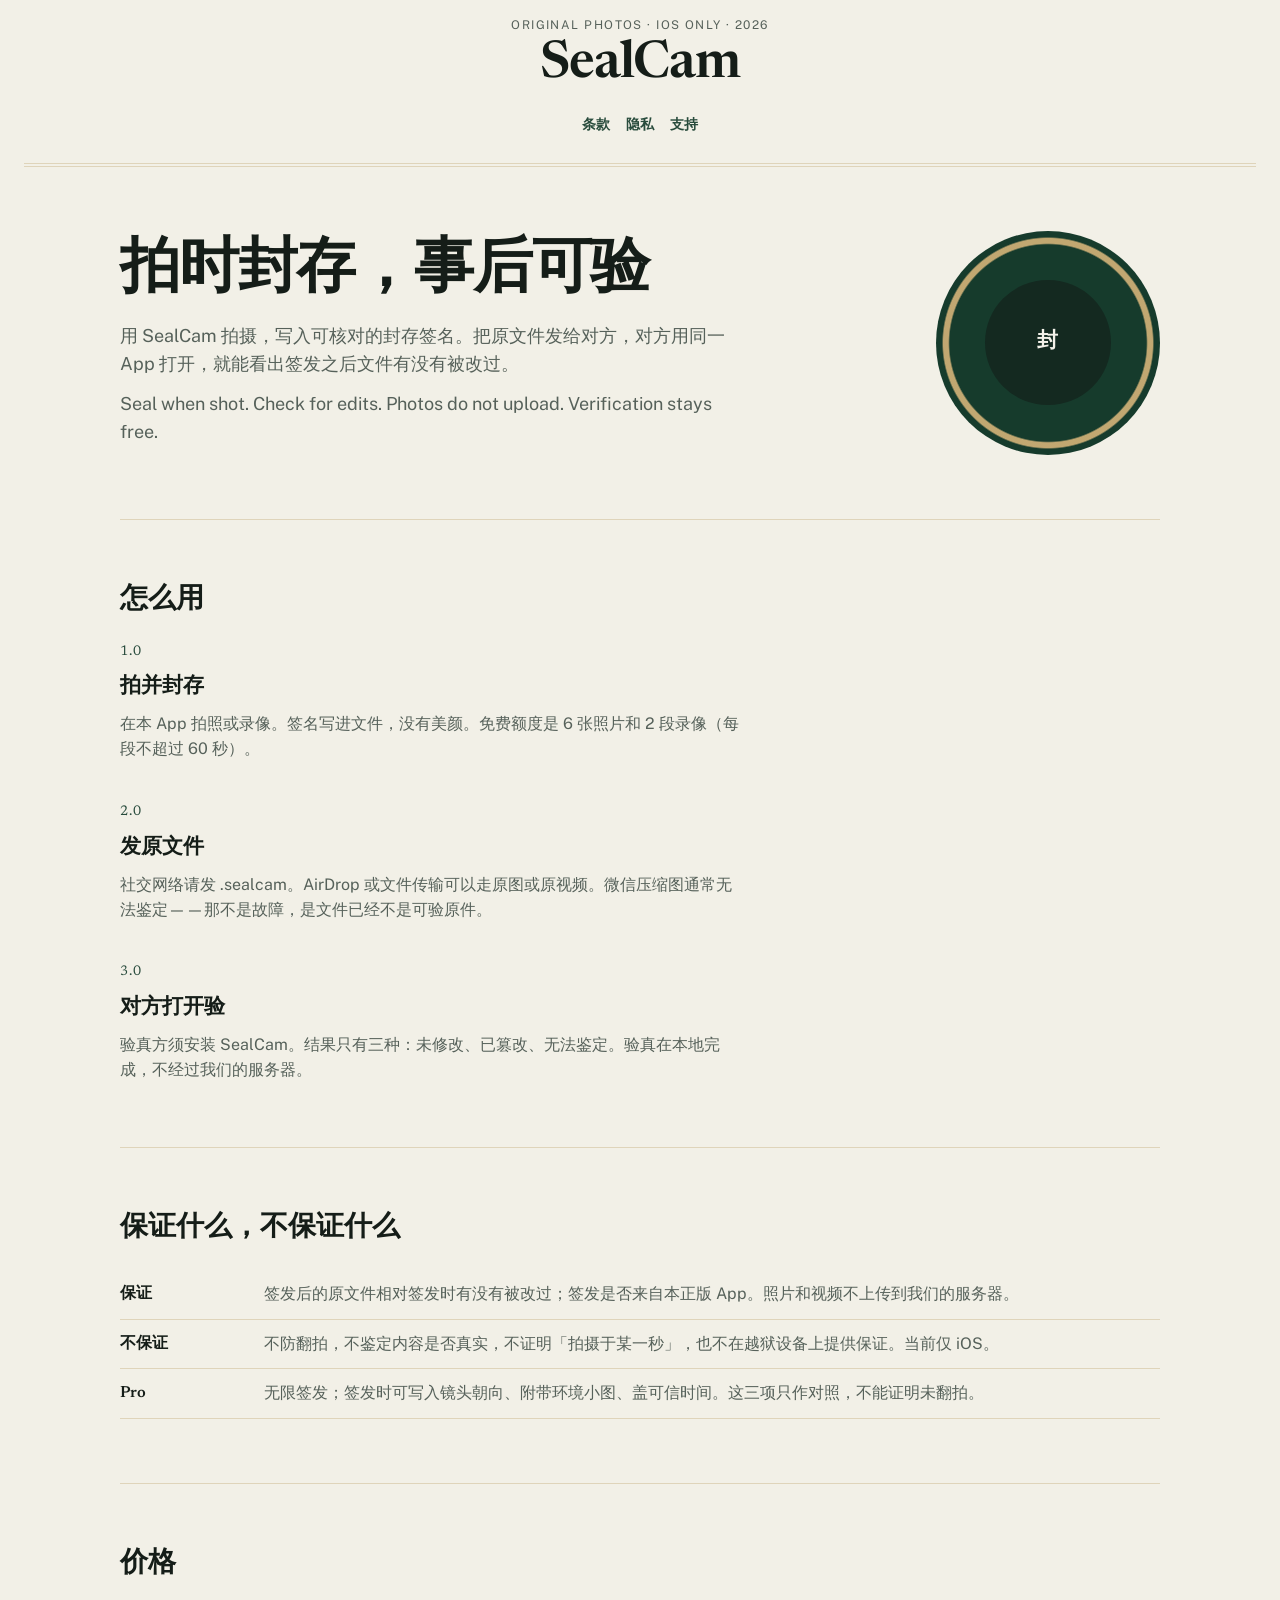
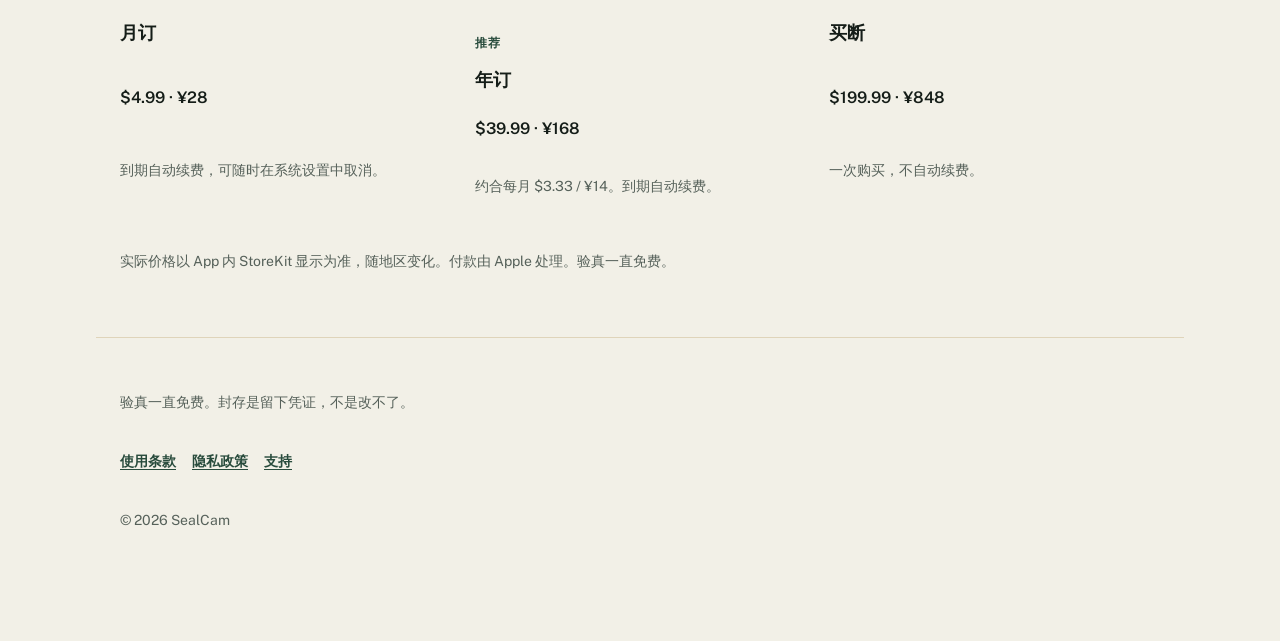
==== index.html @ 0da0870f "Publish SealCam landing, terms, privacy, and support. Co-authored-by: Cursor <cursoragent@cursor.com" ====
<!DOCTYPE html>
<html lang="zh-Hans">
<head>
  <meta charset="utf-8">
  <meta name="viewport" content="width=device-width, initial-scale=1">
  <title>SealCam — 拍时封存，事后可验</title>
  <meta name="description" content="SealCam 用本机相机签发原图。对方用同一 App 打开原文件，即可看出签发之后有没有被改过。照片不上传。仅 iOS。验真一直免费。">
  <link rel="icon" href="favicon.svg" type="image/svg+xml">
  <link rel="canonical" href="https://sirouni.github.io/sealcam/">
  <link rel="preconnect" href="https://fonts.googleapis.com">
  <link rel="preconnect" href="https://fonts.gstatic.com" crossorigin>
  <link href="https://fonts.googleapis.com/css2?family=Newsreader:opsz,wght@6..72,500;6..72,600;6..72,700&family=Public+Sans:wght@400;600;700&display=swap" rel="stylesheet">
  <link rel="stylesheet" href="styles.css">
</head>
<body>
  <a class="skip" href="#main">跳到正文</a>
  <header class="nav-mast">
    <p class="mast-line">Original photos · iOS only · 2026</p>
    <p class="mast-name"><a href="./">SealCam</a></p>
    <nav class="mast-nav" aria-label="站点">
      <ul>
        <li><a href="terms.html">条款</a></li>
        <li><a href="privacy.html">隐私</a></li>
        <li><a href="support.html">支持</a></li>
      </ul>
    </nav>
    <hr class="mast-rule" aria-hidden="true">
  </header>

  <main id="main" class="wrap">
    <section class="hero">
      <div>
        <h1>拍时封存，事后可验</h1>
        <p class="lede">用 SealCam 拍摄，写入可核对的封存签名。把原文件发给对方，对方用同一 App 打开，就能看出签发之后文件有没有被改过。</p>
        <p class="lede">Seal when shot. Check for edits. Photos do not upload. Verification stays free.</p>
      </div>
      <figure class="seal" aria-hidden="true">
        <div class="seal__ring"></div>
        <div class="seal__core">封</div>
      </figure>
    </section>

    <section class="section">
      <h2>怎么用</h2>
      <ol class="steps">
        <li>
          <span class="stage">1.0</span>
          <h3>拍并封存</h3>
          <p>在本 App 拍照或录像。签名写进文件，没有美颜。免费额度是 6 张照片和 2 段录像（每段不超过 60 秒）。</p>
        </li>
        <li>
          <span class="stage">2.0</span>
          <h3>发原文件</h3>
          <p>社交网络请发 .sealcam。AirDrop 或文件传输可以走原图或原视频。微信压缩图通常无法鉴定——那不是故障，是文件已经不是可验原件。</p>
        </li>
        <li>
          <span class="stage">3.0</span>
          <h3>对方打开验</h3>
          <p>验真方须安装 SealCam。结果只有三种：未修改、已篡改、无法鉴定。验真在本地完成，不经过我们的服务器。</p>
        </li>
      </ol>
    </section>

    <section class="section">
      <h2>保证什么，不保证什么</h2>
      <table class="spec">
        <tbody>
          <tr>
            <th>保证</th>
            <td>签发后的原文件相对签发时有没有被改过；签发是否来自本正版 App。照片和视频不上传到我们的服务器。</td>
          </tr>
          <tr>
            <th>不保证</th>
            <td>不防翻拍，不鉴定内容是否真实，不证明「拍摄于某一秒」，也不在越狱设备上提供保证。当前仅 iOS。</td>
          </tr>
          <tr>
            <th>Pro</th>
            <td>无限签发；签发时可写入镜头朝向、附带环境小图、盖可信时间。这三项只作对照，不能证明未翻拍。</td>
          </tr>
        </tbody>
      </table>
    </section>

    <section class="section">
      <h2>价格</h2>
      <div class="plans">
        <article class="plan">
          <strong>月订</strong>
          <p class="price">$4.99 · ¥28</p>
          <p class="note">到期自动续费，可随时在系统设置中取消。</p>
        </article>
        <article class="plan is-rec">
          <p class="mark">推荐</p>
          <strong>年订</strong>
          <p class="price">$39.99 · ¥168</p>
          <p class="note">约合每月 $3.33 / ¥14。到期自动续费。</p>
        </article>
        <article class="plan">
          <strong>买断</strong>
          <p class="price">$199.99 · ¥848</p>
          <p class="note">一次购买，不自动续费。</p>
        </article>
      </div>
      <p class="lede plans-note">实际价格以 App 内 StoreKit 显示为准，随地区变化。付款由 Apple 处理。验真一直免费。</p>
    </section>
  </main>

  <footer class="wrap foot">
    <p>验真一直免费。封存是留下凭证，不是改不了。</p>
    <nav class="foot-links" aria-label="法律">
      <a href="terms.html">使用条款</a>
      <a href="privacy.html">隐私政策</a>
      <a href="support.html">支持</a>
    </nav>
    <p>© 2026 SealCam</p>
  </footer>
</body>
</html>
---- styles.css ----
@import url("tokens.css");

html,
body {
  overflow-x: clip;
}

* {
  box-sizing: border-box;
}

html {
  background: var(--color-paper);
}

body {
  margin: 0;
  background: var(--color-paper);
  color: var(--color-ink);
  font-family: var(--font-body);
  font-size: var(--text-md);
  line-height: 1.55;
  -webkit-font-smoothing: antialiased;
}

img,
svg {
  max-width: 100%;
  height: auto;
}

a {
  color: var(--color-accent);
  text-decoration-thickness: 1px;
  text-underline-offset: 0.18em;
}

a:hover,
a.is-hover {
  color: var(--color-wax);
}

a:focus-visible,
button:focus-visible,
.btn:focus-visible {
  outline: 3px solid var(--color-focus);
  outline-offset: 3px;
}

a:active,
.btn:active,
.btn.is-active {
  transform: translateY(1px);
}

.skip {
  position: absolute;
  left: var(--page-gutter);
  top: var(--space-xs);
  transform: translateY(-200%);
  background: var(--color-paper);
  color: var(--color-ink);
  padding: var(--space-xs) var(--space-sm);
  z-index: 40;
}

.skip:focus {
  transform: none;
}

.wrap {
  width: min(100%, var(--page-max));
  margin-inline: auto;
  padding-inline: var(--page-gutter);
  min-width: 0;
}

.nav-mast {
  display: grid;
  gap: var(--space-2xs);
  padding: var(--space-md) var(--page-gutter) 0;
  text-align: center;
}

.mast-line {
  margin: 0;
  font-size: var(--text-xs);
  letter-spacing: 0.12em;
  text-transform: uppercase;
  color: var(--color-ink-muted);
}

.mast-name {
  margin: 0;
  font-family: var(--font-display);
  font-style: normal;
  font-weight: 600;
  font-size: clamp(2rem, 5vw, 3.25rem);
  letter-spacing: -0.02em;
  line-height: 1;
  overflow-wrap: anywhere;
  min-width: 0;
}

.mast-name a {
  color: inherit;
  text-decoration: none;
}

.mast-name a:hover {
  color: var(--color-accent);
}

.mast-nav ul {
  display: flex;
  flex-wrap: wrap;
  justify-content: center;
  gap: var(--space-md);
  list-style: none;
  padding: 0;
  margin: var(--space-xs) 0 0;
}

.mast-nav a {
  display: inline-flex;
  align-items: center;
  min-height: 44px;
  font-size: var(--text-sm);
  font-weight: 600;
  text-decoration: none;
  white-space: nowrap;
}

.mast-rule {
  border: 0;
  border-top: var(--rule-hair) solid var(--color-rule);
  border-bottom: var(--rule-hair) solid var(--color-rule);
  height: 4px;
  margin: var(--space-sm) 0 0;
}

.hero {
  display: grid;
  gap: var(--space-xl);
  padding-block: var(--space-2xl);
}

.hero h1 {
  margin: 0 0 var(--space-md);
  font-family: var(--font-display);
  font-style: normal;
  font-weight: 600;
  font-size: var(--text-display-s);
  line-height: 1.12;
  letter-spacing: -0.02em;
  overflow-wrap: anywhere;
  min-width: 0;
}

.lede {
  margin: 0;
  max-width: var(--measure);
  color: var(--color-ink-muted);
  font-size: var(--text-lg);
}

.lede + .lede {
  margin-top: var(--space-sm);
}

.plans-note {
  margin-top: var(--space-lg);
  font-size: var(--text-sm);
}

.seal {
  margin: 0;
  width: min(100%, 14rem);
  aspect-ratio: 1;
  justify-self: start;
  position: relative;
}

.seal__ring,
.seal__core {
  position: absolute;
  inset: 0;
  border-radius: 50%;
}

.seal__ring {
  background:
    radial-gradient(circle at 50% 50%, transparent 62%, var(--color-brass) 63% 66%, transparent 67%),
    var(--color-seal-fill);
}

.seal__core {
  inset: 22%;
  display: grid;
  place-items: center;
  background: var(--color-wax);
  color: var(--color-button-ink);
  font-family: var(--font-display);
  font-size: var(--text-xl);
  font-weight: 600;
  letter-spacing: 0.04em;
}

.section {
  padding-block: var(--space-2xl);
  border-top: var(--rule-hair) solid var(--color-rule);
}

.section h2 {
  margin: 0 0 var(--space-lg);
  font-family: var(--font-display);
  font-style: normal;
  font-weight: 600;
  font-size: var(--text-2xl);
  line-height: 1.2;
}

.steps {
  list-style: none;
  margin: 0;
  padding: 0;
  display: grid;
  gap: var(--space-xl);
}

.steps li {
  display: grid;
  gap: var(--space-xs);
  max-width: var(--measure);
}

.stage {
  font-family: var(--font-display);
  font-size: var(--text-sm);
  color: var(--color-accent);
  letter-spacing: 0.08em;
}

.steps h3 {
  margin: 0;
  font-family: var(--font-display);
  font-style: normal;
  font-size: var(--text-xl);
  font-weight: 600;
}

.steps p,
.prose p {
  margin: 0;
  color: var(--color-ink-muted);
}

.spec {
  width: 100%;
  border-collapse: collapse;
}

.spec th,
.spec td {
  text-align: left;
  vertical-align: top;
  padding: var(--space-sm) 0;
  border-bottom: var(--rule-hair) solid var(--color-rule);
}

.spec th {
  font-family: var(--font-display);
  font-weight: 600;
  width: 7rem;
  padding-right: var(--space-md);
}

.spec td {
  color: var(--color-ink-muted);
}

.plans {
  display: grid;
  gap: var(--space-md);
}

.plan {
  display: grid;
  gap: var(--space-2xs);
  padding: var(--space-md) 0;
  border-bottom: var(--rule-hair) solid var(--color-rule);
}

.plan strong {
  font-family: var(--font-display);
  font-size: var(--text-lg);
  font-weight: 600;
}

.plan .price {
  font-weight: 600;
}

.plan .note {
  color: var(--color-ink-muted);
  font-size: var(--text-sm);
}

.plan.is-rec .mark {
  color: var(--color-accent);
  font-size: var(--text-xs);
  font-weight: 700;
  letter-spacing: 0.08em;
  text-transform: uppercase;
}

.foot {
  display: grid;
  gap: var(--space-sm);
  padding-block: var(--space-xl) var(--space-3xl);
  border-top: var(--rule-hair) solid var(--color-rule);
  font-size: var(--text-sm);
  color: var(--color-ink-muted);
}

.foot-links {
  display: flex;
  flex-wrap: wrap;
  gap: var(--space-md);
}

.foot-links a {
  display: inline-flex;
  align-items: center;
  min-height: 44px;
  white-space: nowrap;
  font-weight: 600;
}

.doc {
  padding-block: var(--space-2xl) var(--space-3xl);
  max-width: var(--measure);
}

.doc h1 {
  margin: 0 0 var(--space-xs);
  font-family: var(--font-display);
  font-style: normal;
  font-weight: 600;
  font-size: var(--text-display-s);
  line-height: 1.15;
  overflow-wrap: anywhere;
}

.doc .date {
  margin: 0 0 var(--space-xl);
  color: var(--color-ink-muted);
  font-size: var(--text-sm);
}

.doc h2 {
  margin: var(--space-xl) 0 var(--space-sm);
  font-family: var(--font-display);
  font-style: normal;
  font-size: var(--text-xl);
  font-weight: 600;
}

.doc h3 {
  margin: var(--space-lg) 0 var(--space-xs);
  font-size: var(--text-md);
  font-weight: 650;
}

.doc p,
.doc li {
  color: var(--color-ink-muted);
}

.doc p {
  margin: 0 0 var(--space-sm);
}

.doc ul {
  margin: 0 0 var(--space-sm);
  padding: 0 0 0 1.2rem;
}

.doc li {
  margin: 0 0 var(--space-2xs);
}

.doc strong {
  color: var(--color-ink);
  font-weight: 650;
}

.lang-en {
  margin-top: var(--space-3xl);
  padding-top: var(--space-xl);
  border-top: var(--rule-hair) solid var(--color-rule);
}

.btn {
  display: inline-flex;
  align-items: center;
  justify-content: center;
  min-height: 44px;
  padding: 0 var(--space-lg);
  border: var(--rule-hair) solid var(--color-button);
  background: var(--color-button);
  color: var(--color-button-ink);
  font: inherit;
  font-weight: 600;
  text-decoration: none;
  cursor: pointer;
}

.btn:hover,
.btn.is-hover {
  background: var(--color-wax);
  color: var(--color-button-ink);
  transform: translateY(-1px);
}

.btn[disabled],
.btn.is-disabled {
  opacity: 0.45;
  pointer-events: none;
  transform: none;
}

.btn[data-state="loading"]::after {
  content: "…";
}

.btn[data-state="error"] {
  border-color: var(--color-oxblood);
  background: transparent;
  color: var(--color-oxblood);
}

.btn[data-state="success"] {
  background: var(--color-accent);
}

@media (min-width: 40rem) {
  .hero h1 {
    font-size: var(--text-display);
  }
}

@media (min-width: 60rem) {
  .hero {
    grid-template-columns: minmax(0, 1.2fr) minmax(0, 0.7fr);
    align-items: center;
  }

  .seal {
    justify-self: end;
  }

  .spec th {
    width: 9rem;
  }

  .plans {
    grid-template-columns: repeat(3, minmax(0, 1fr));
    gap: var(--space-lg);
  }

  .plan {
    border-bottom: 0;
    padding-right: var(--space-md);
  }
}

@media (prefers-reduced-motion: reduce) {
  *,
  *::before,
  *::after {
    animation: none !important;
    transition: none !important;
  }
}
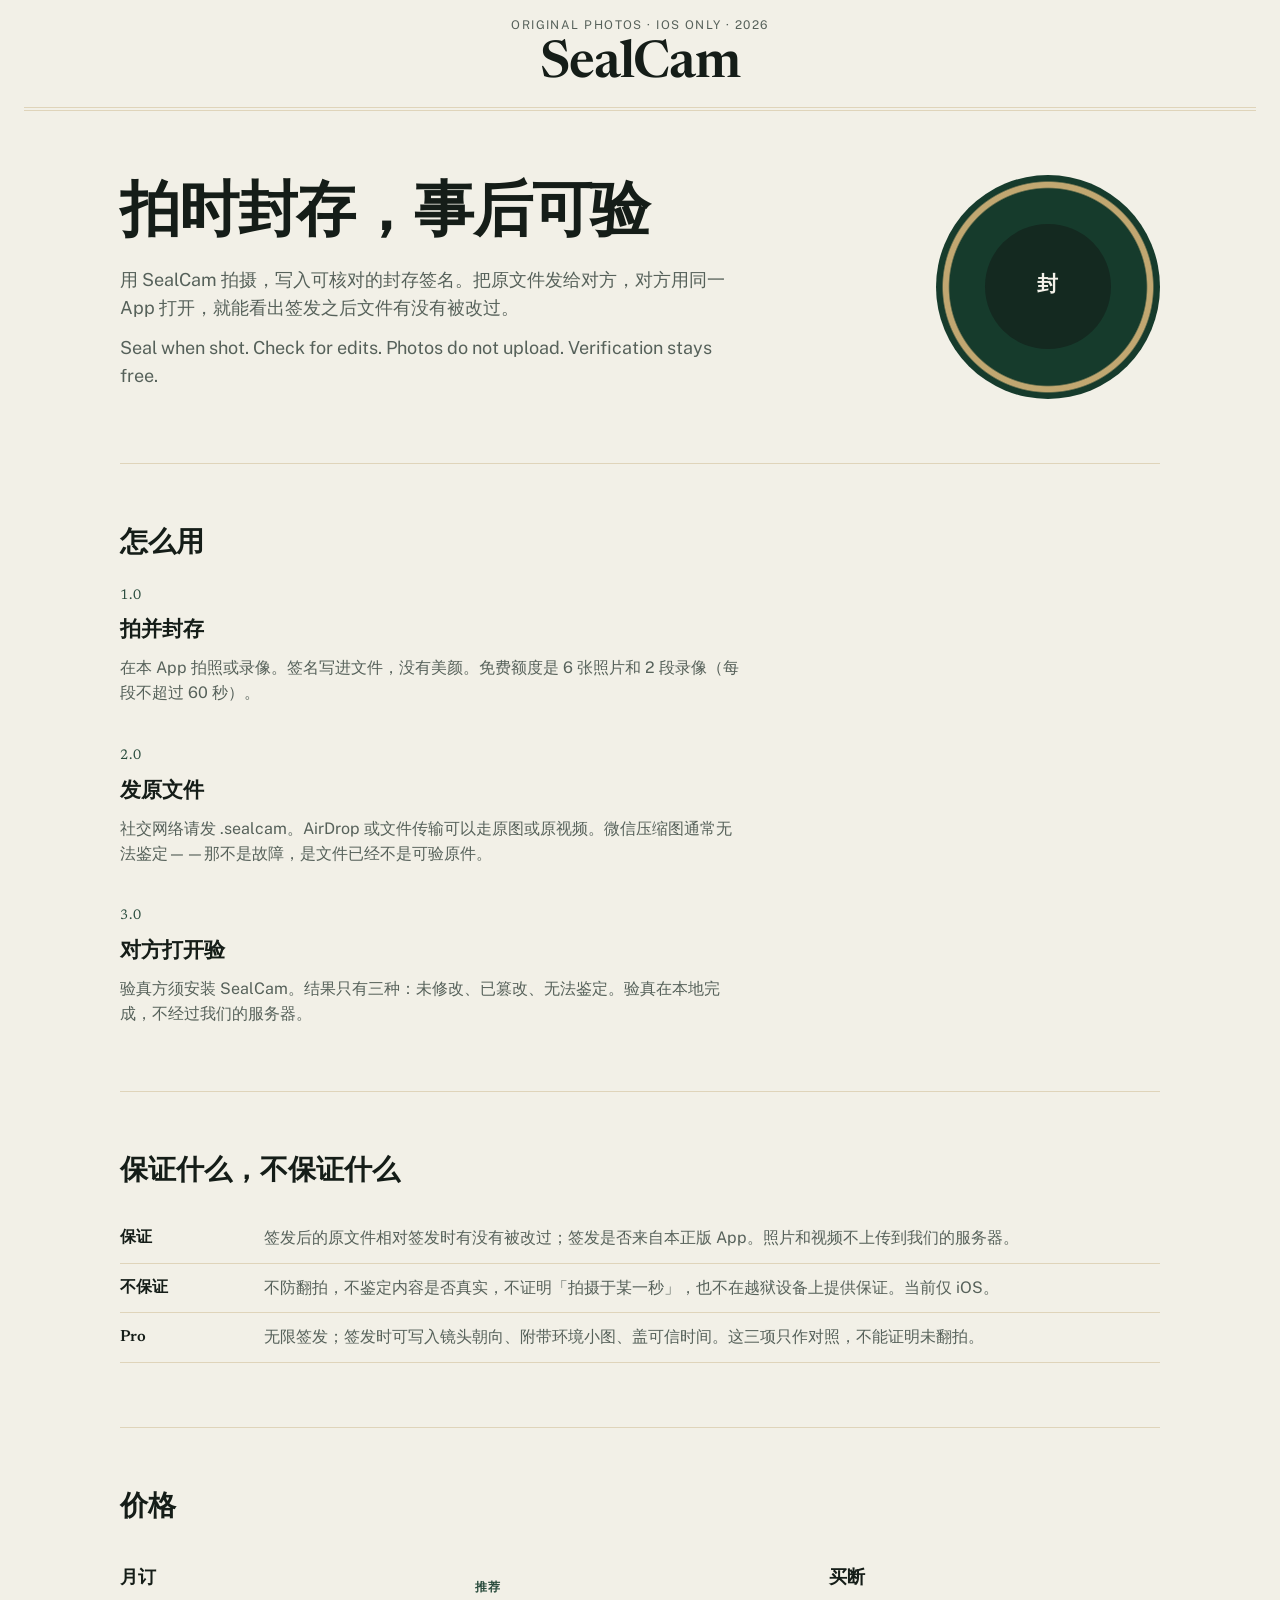
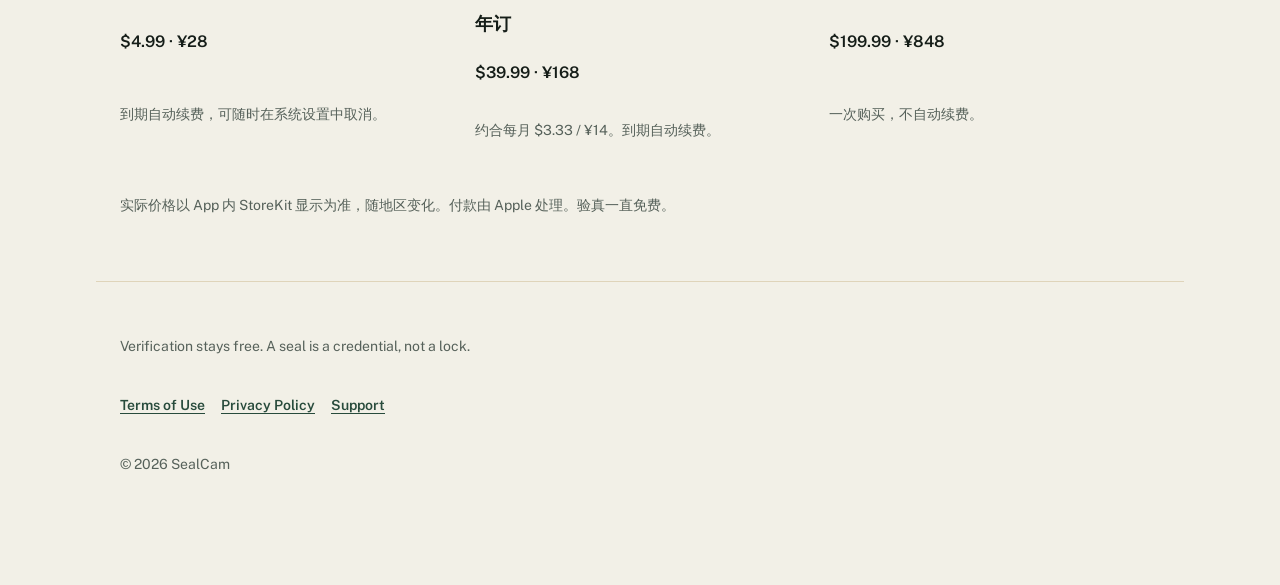
==== commit 027991f0: "Move Terms of Use and Privacy Policy to the footer, English first. Co-authored-by: Cursor <cursorage" ====
--- a/index.html
+++ b/index.html
@@ -17,13 +17,6 @@
   <header class="nav-mast">
     <p class="mast-line">Original photos · iOS only · 2026</p>
     <p class="mast-name"><a href="./">SealCam</a></p>
-    <nav class="mast-nav" aria-label="站点">
-      <ul>
-        <li><a href="terms.html">条款</a></li>
-        <li><a href="privacy.html">隐私</a></li>
-        <li><a href="support.html">支持</a></li>
-      </ul>
-    </nav>
     <hr class="mast-rule" aria-hidden="true">
   </header>
 
@@ -106,11 +99,11 @@
   </main>
 
   <footer class="wrap foot">
-    <p>验真一直免费。封存是留下凭证，不是改不了。</p>
-    <nav class="foot-links" aria-label="法律">
-      <a href="terms.html">使用条款</a>
-      <a href="privacy.html">隐私政策</a>
-      <a href="support.html">支持</a>
+    <p>Verification stays free. A seal is a credential, not a lock.</p>
+    <nav class="foot-links" aria-label="Legal">
+      <a href="terms.html">Terms of Use</a>
+      <a href="privacy.html">Privacy Policy</a>
+      <a href="support.html">Support</a>
     </nav>
     <p>© 2026 SealCam</p>
   </footer>
--- a/styles.css
+++ b/styles.css
@@ -395,7 +395,7 @@
   font-weight: 650;
 }
 
-.lang-en {
+.lang-secondary {
   margin-top: var(--space-3xl);
   padding-top: var(--space-xl);
   border-top: var(--rule-hair) solid var(--color-rule);
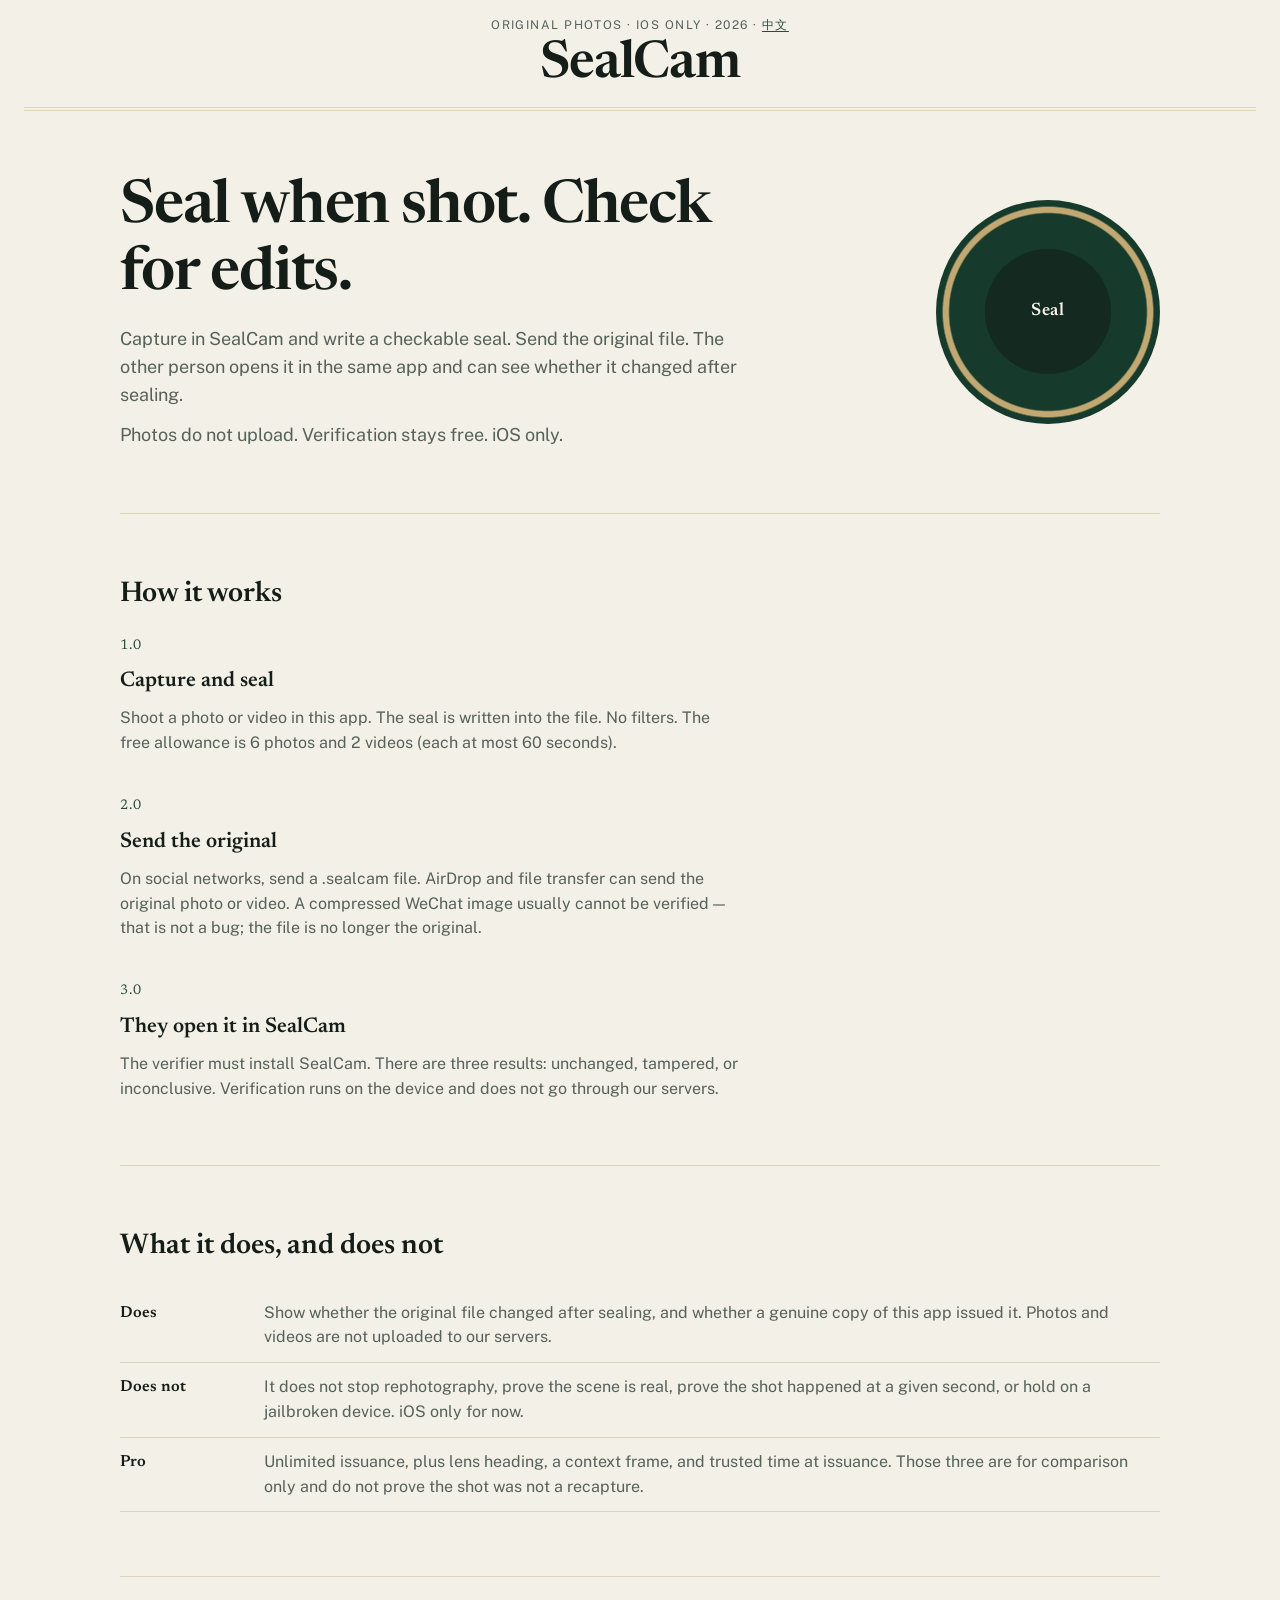
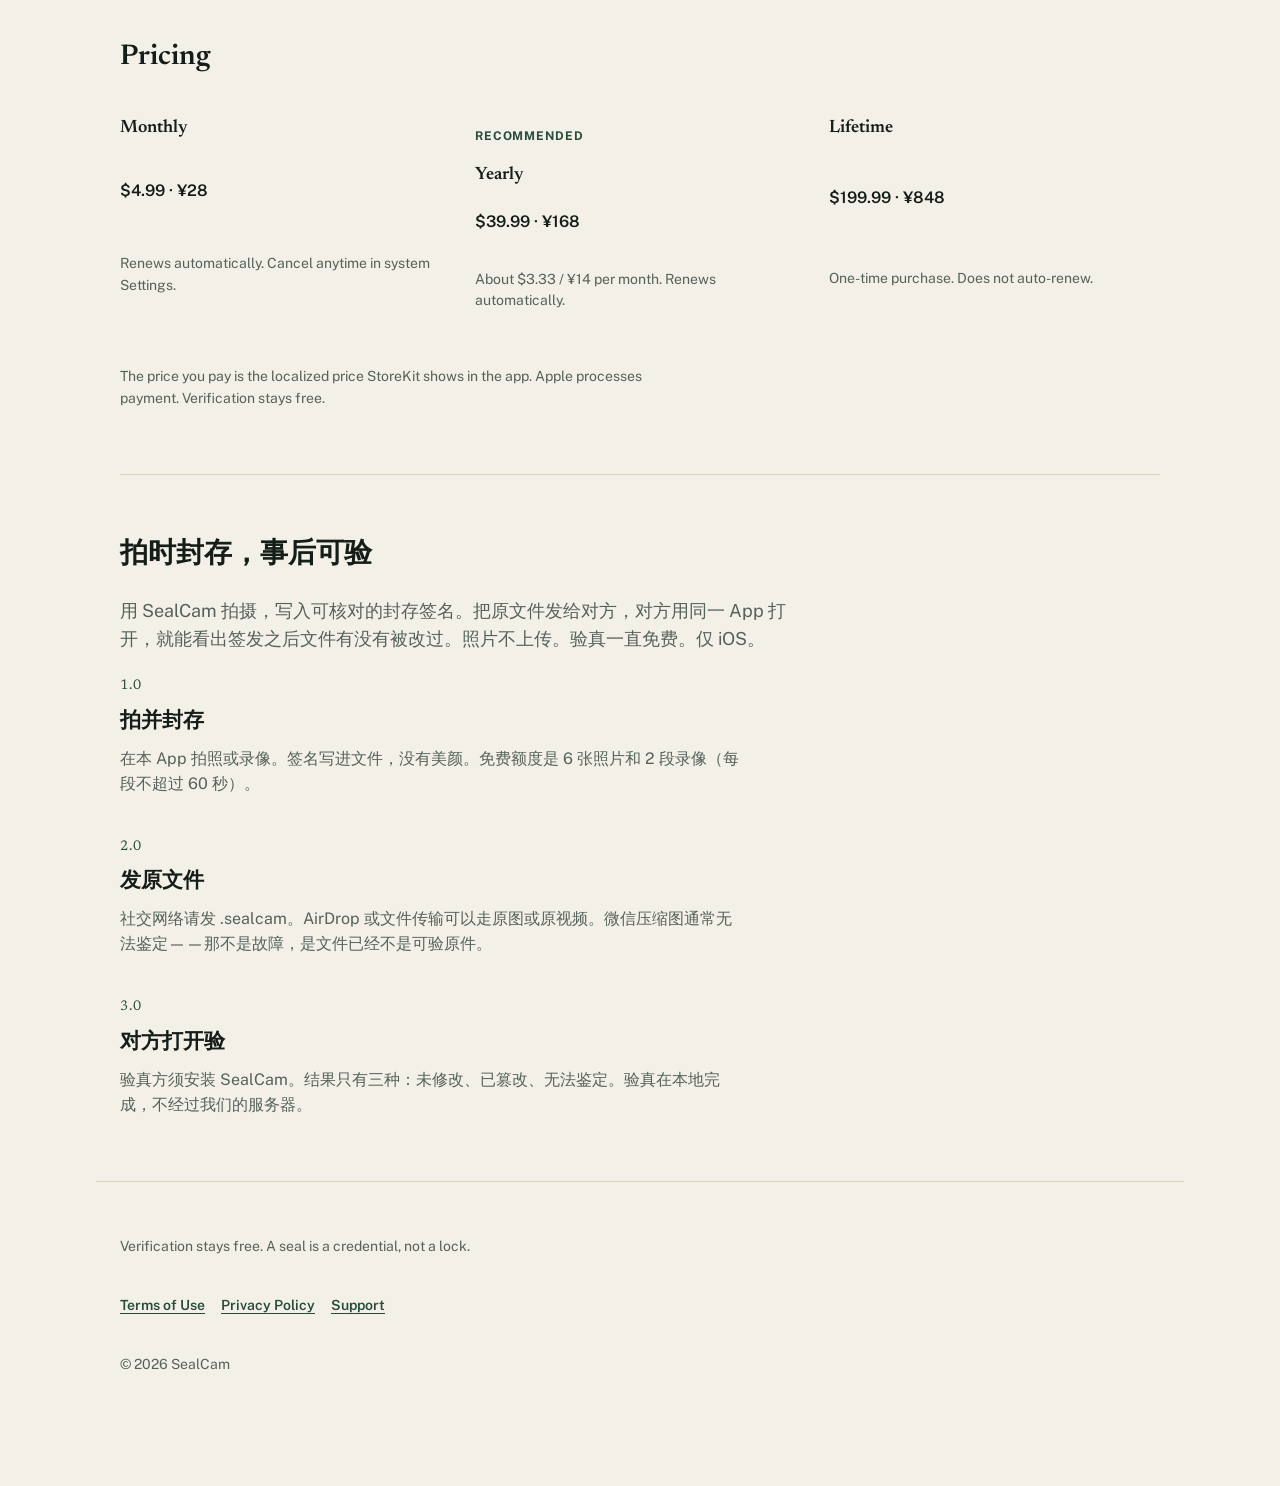
==== commit ed0d909b: "Make the landing page English-first, with Chinese below. Co-authored-by: Cursor <cursoragent@cursor." ====
--- a/index.html
+++ b/index.html
@@ -1,10 +1,10 @@
 <!DOCTYPE html>
-<html lang="zh-Hans">
+<html lang="en">
 <head>
   <meta charset="utf-8">
   <meta name="viewport" content="width=device-width, initial-scale=1">
-  <title>SealCam — 拍时封存，事后可验</title>
-  <meta name="description" content="SealCam 用本机相机签发原图。对方用同一 App 打开原文件，即可看出签发之后有没有被改过。照片不上传。仅 iOS。验真一直免费。">
+  <title>SealCam — Seal when shot. Check for edits.</title>
+  <meta name="description" content="SealCam seals original photos and video on iOS. Open the original file in the same app to see whether it changed after sealing. Photos do not upload. Verification stays free.">
   <link rel="icon" href="favicon.svg" type="image/svg+xml">
   <link rel="canonical" href="https://sirouni.github.io/sealcam/">
   <link rel="preconnect" href="https://fonts.googleapis.com">
@@ -13,9 +13,9 @@
   <link rel="stylesheet" href="styles.css">
 </head>
 <body>
-  <a class="skip" href="#main">跳到正文</a>
+  <a class="skip" href="#main">Skip to content</a>
   <header class="nav-mast">
-    <p class="mast-line">Original photos · iOS only · 2026</p>
+    <p class="mast-line">Original photos · iOS only · 2026 · <a href="#zh">中文</a></p>
     <p class="mast-name"><a href="./">SealCam</a></p>
     <hr class="mast-rule" aria-hidden="true">
   </header>
@@ -23,18 +23,83 @@
   <main id="main" class="wrap">
     <section class="hero">
       <div>
-        <h1>拍时封存，事后可验</h1>
-        <p class="lede">用 SealCam 拍摄，写入可核对的封存签名。把原文件发给对方，对方用同一 App 打开，就能看出签发之后文件有没有被改过。</p>
-        <p class="lede">Seal when shot. Check for edits. Photos do not upload. Verification stays free.</p>
+        <h1>Seal when shot. Check for edits.</h1>
+        <p class="lede">Capture in SealCam and write a checkable seal. Send the original file. The other person opens it in the same app and can see whether it changed after sealing.</p>
+        <p class="lede">Photos do not upload. Verification stays free. iOS only.</p>
       </div>
       <figure class="seal" aria-hidden="true">
         <div class="seal__ring"></div>
-        <div class="seal__core">封</div>
+        <div class="seal__core">Seal</div>
       </figure>
     </section>
 
     <section class="section">
-      <h2>怎么用</h2>
+      <h2>How it works</h2>
+      <ol class="steps">
+        <li>
+          <span class="stage">1.0</span>
+          <h3>Capture and seal</h3>
+          <p>Shoot a photo or video in this app. The seal is written into the file. No filters. The free allowance is 6 photos and 2 videos (each at most 60 seconds).</p>
+        </li>
+        <li>
+          <span class="stage">2.0</span>
+          <h3>Send the original</h3>
+          <p>On social networks, send a .sealcam file. AirDrop and file transfer can send the original photo or video. A compressed WeChat image usually cannot be verified — that is not a bug; the file is no longer the original.</p>
+        </li>
+        <li>
+          <span class="stage">3.0</span>
+          <h3>They open it in SealCam</h3>
+          <p>The verifier must install SealCam. There are three results: unchanged, tampered, or inconclusive. Verification runs on the device and does not go through our servers.</p>
+        </li>
+      </ol>
+    </section>
+
+    <section class="section">
+      <h2>What it does, and does not</h2>
+      <table class="spec">
+        <tbody>
+          <tr>
+            <th>Does</th>
+            <td>Show whether the original file changed after sealing, and whether a genuine copy of this app issued it. Photos and videos are not uploaded to our servers.</td>
+          </tr>
+          <tr>
+            <th>Does not</th>
+            <td>It does not stop rephotography, prove the scene is real, prove the shot happened at a given second, or hold on a jailbroken device. iOS only for now.</td>
+          </tr>
+          <tr>
+            <th>Pro</th>
+            <td>Unlimited issuance, plus lens heading, a context frame, and trusted time at issuance. Those three are for comparison only and do not prove the shot was not a recapture.</td>
+          </tr>
+        </tbody>
+      </table>
+    </section>
+
+    <section class="section">
+      <h2>Pricing</h2>
+      <div class="plans">
+        <article class="plan">
+          <strong>Monthly</strong>
+          <p class="price">$4.99 · ¥28</p>
+          <p class="note">Renews automatically. Cancel anytime in system Settings.</p>
+        </article>
+        <article class="plan is-rec">
+          <p class="mark">Recommended</p>
+          <strong>Yearly</strong>
+          <p class="price">$39.99 · ¥168</p>
+          <p class="note">About $3.33 / ¥14 per month. Renews automatically.</p>
+        </article>
+        <article class="plan">
+          <strong>Lifetime</strong>
+          <p class="price">$199.99 · ¥848</p>
+          <p class="note">One-time purchase. Does not auto-renew.</p>
+        </article>
+      </div>
+      <p class="lede plans-note">The price you pay is the localized price StoreKit shows in the app. Apple processes payment. Verification stays free.</p>
+    </section>
+
+    <section class="section lang-secondary" lang="zh-Hans" id="zh">
+      <h2>拍时封存，事后可验</h2>
+      <p class="lede">用 SealCam 拍摄，写入可核对的封存签名。把原文件发给对方，对方用同一 App 打开，就能看出签发之后文件有没有被改过。照片不上传。验真一直免费。仅 iOS。</p>
       <ol class="steps">
         <li>
           <span class="stage">1.0</span>
@@ -53,49 +118,6 @@
         </li>
       </ol>
     </section>
-
-    <section class="section">
-      <h2>保证什么，不保证什么</h2>
-      <table class="spec">
-        <tbody>
-          <tr>
-            <th>保证</th>
-            <td>签发后的原文件相对签发时有没有被改过；签发是否来自本正版 App。照片和视频不上传到我们的服务器。</td>
-          </tr>
-          <tr>
-            <th>不保证</th>
-            <td>不防翻拍，不鉴定内容是否真实，不证明「拍摄于某一秒」，也不在越狱设备上提供保证。当前仅 iOS。</td>
-          </tr>
-          <tr>
-            <th>Pro</th>
-            <td>无限签发；签发时可写入镜头朝向、附带环境小图、盖可信时间。这三项只作对照，不能证明未翻拍。</td>
-          </tr>
-        </tbody>
-      </table>
-    </section>
-
-    <section class="section">
-      <h2>价格</h2>
-      <div class="plans">
-        <article class="plan">
-          <strong>月订</strong>
-          <p class="price">$4.99 · ¥28</p>
-          <p class="note">到期自动续费，可随时在系统设置中取消。</p>
-        </article>
-        <article class="plan is-rec">
-          <p class="mark">推荐</p>
-          <strong>年订</strong>
-          <p class="price">$39.99 · ¥168</p>
-          <p class="note">约合每月 $3.33 / ¥14。到期自动续费。</p>
-        </article>
-        <article class="plan">
-          <strong>买断</strong>
-          <p class="price">$199.99 · ¥848</p>
-          <p class="note">一次购买，不自动续费。</p>
-        </article>
-      </div>
-      <p class="lede plans-note">实际价格以 App 内 StoreKit 显示为准，随地区变化。付款由 Apple 处理。验真一直免费。</p>
-    </section>
   </main>
 
   <footer class="wrap foot">
--- a/styles.css
+++ b/styles.css
@@ -201,7 +201,7 @@
   background: var(--color-wax);
   color: var(--color-button-ink);
   font-family: var(--font-display);
-  font-size: var(--text-xl);
+  font-size: var(--text-lg);
   font-weight: 600;
   letter-spacing: 0.04em;
 }
@@ -395,10 +395,8 @@
   font-weight: 650;
 }
 
-.lang-secondary {
-  margin-top: var(--space-3xl);
-  padding-top: var(--space-xl);
-  border-top: var(--rule-hair) solid var(--color-rule);
+.lang-secondary .steps {
+  margin-top: var(--space-lg);
 }
 
 .btn {
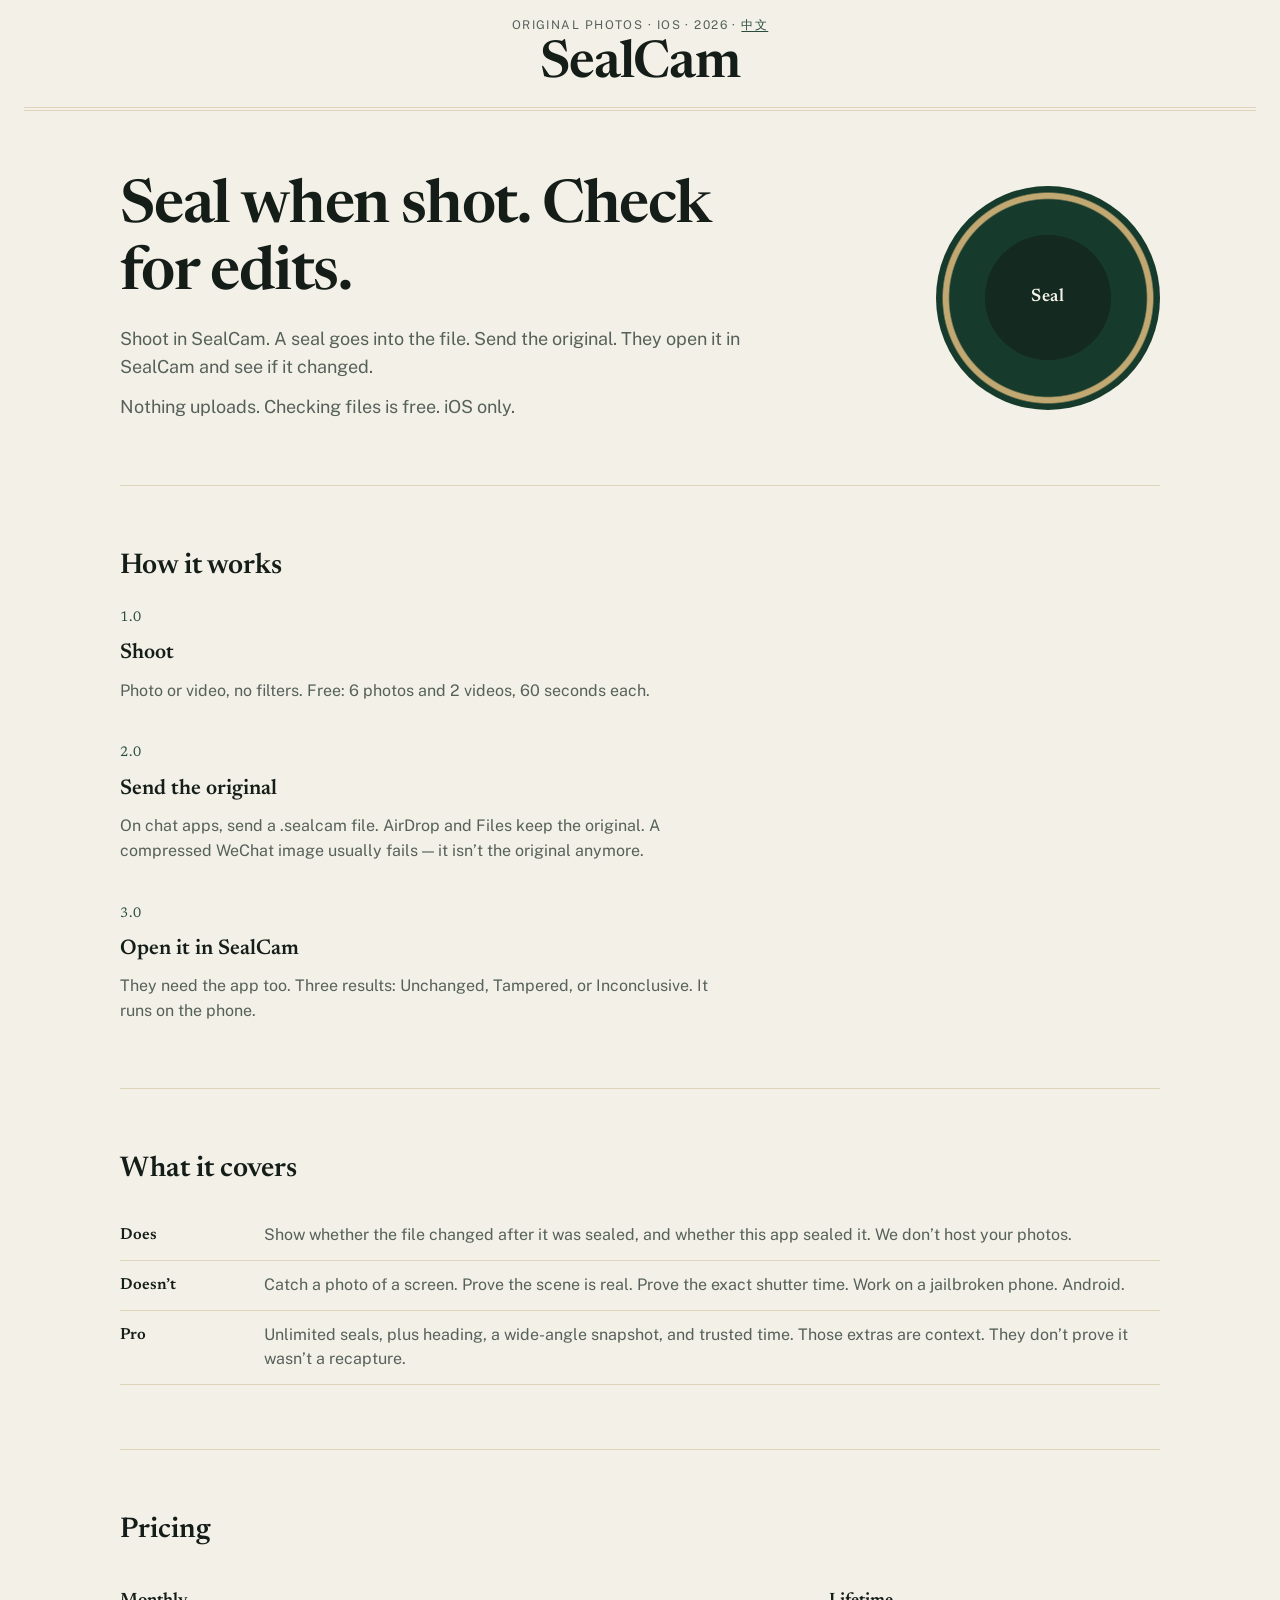
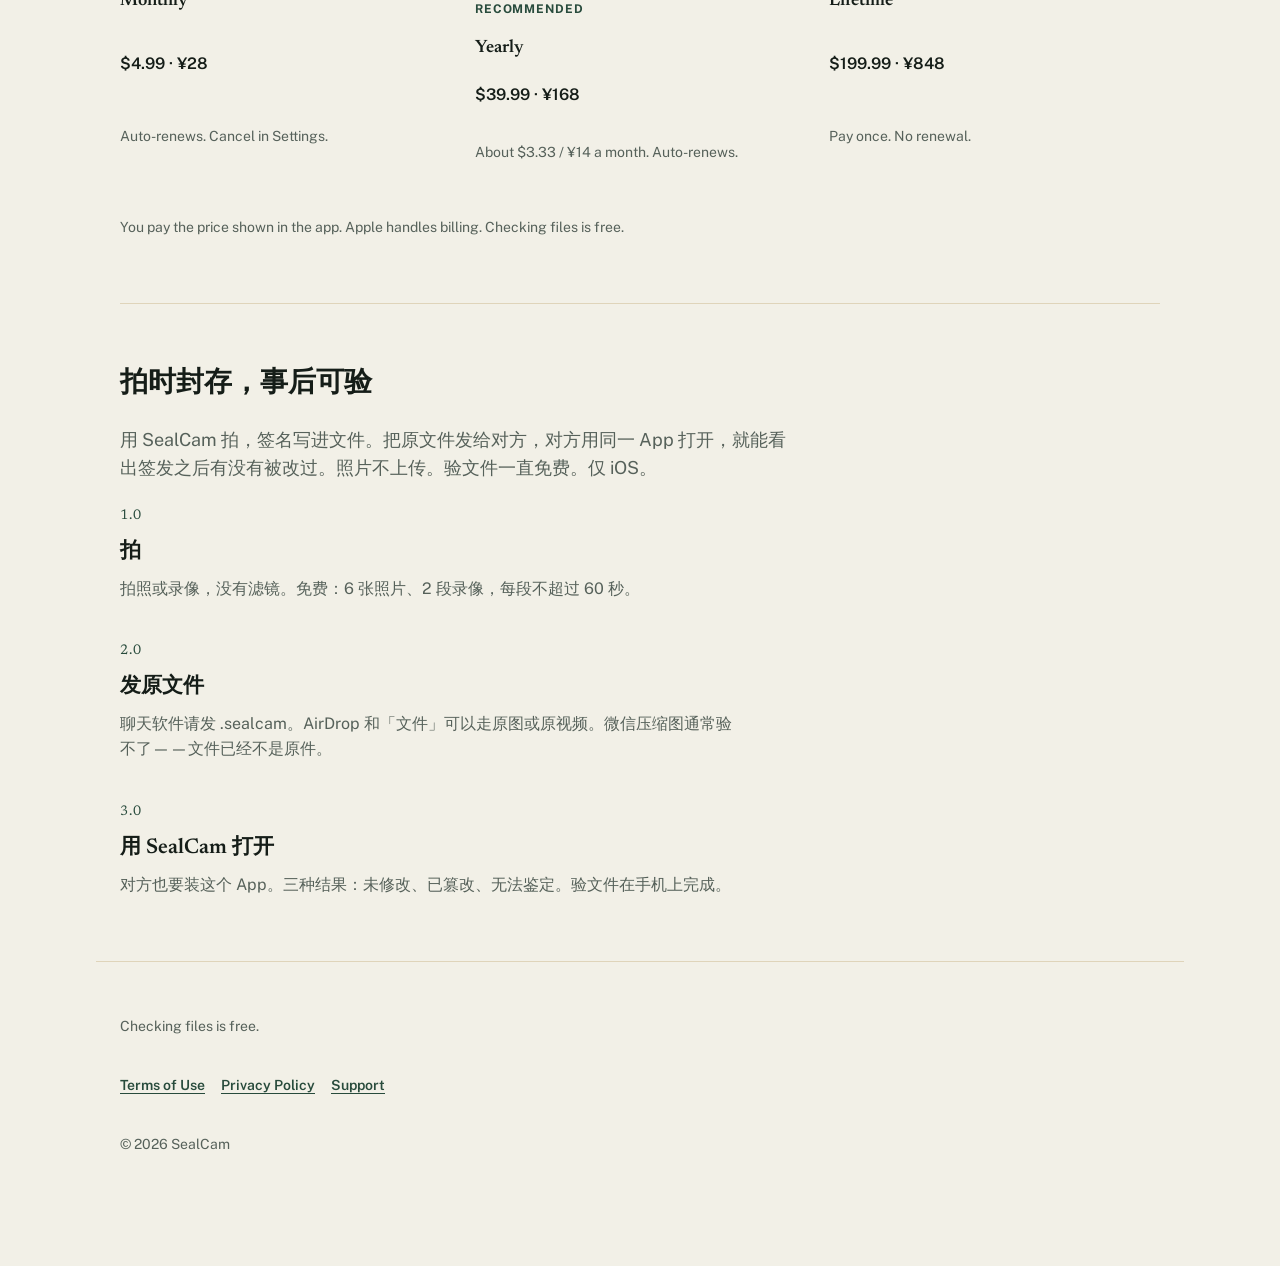
==== commit 0cd7229c: "Tighten public copy: shorter American English, less filler. Co-authored-by: Cursor <cursoragent@curs" ====
--- a/index.html
+++ b/index.html
@@ -4,7 +4,7 @@
   <meta charset="utf-8">
   <meta name="viewport" content="width=device-width, initial-scale=1">
   <title>SealCam — Seal when shot. Check for edits.</title>
-  <meta name="description" content="SealCam seals original photos and video on iOS. Open the original file in the same app to see whether it changed after sealing. Photos do not upload. Verification stays free.">
+  <meta name="description" content="Shoot in SealCam, send the original, open it in the same app to see if it changed. Nothing uploads. Checking files is free. iOS only.">
   <link rel="icon" href="favicon.svg" type="image/svg+xml">
   <link rel="canonical" href="https://sirouni.github.io/sealcam/">
   <link rel="preconnect" href="https://fonts.googleapis.com">
@@ -15,7 +15,7 @@
 <body>
   <a class="skip" href="#main">Skip to content</a>
   <header class="nav-mast">
-    <p class="mast-line">Original photos · iOS only · 2026 · <a href="#zh">中文</a></p>
+    <p class="mast-line">Original photos · iOS · 2026 · <a href="#zh">中文</a></p>
     <p class="mast-name"><a href="./">SealCam</a></p>
     <hr class="mast-rule" aria-hidden="true">
   </header>
@@ -24,8 +24,8 @@
     <section class="hero">
       <div>
         <h1>Seal when shot. Check for edits.</h1>
-        <p class="lede">Capture in SealCam and write a checkable seal. Send the original file. The other person opens it in the same app and can see whether it changed after sealing.</p>
-        <p class="lede">Photos do not upload. Verification stays free. iOS only.</p>
+        <p class="lede">Shoot in SealCam. A seal goes into the file. Send the original. They open it in SealCam and see if it changed.</p>
+        <p class="lede">Nothing uploads. Checking files is free. iOS only.</p>
       </div>
       <figure class="seal" aria-hidden="true">
         <div class="seal__ring"></div>
@@ -38,37 +38,37 @@
       <ol class="steps">
         <li>
           <span class="stage">1.0</span>
-          <h3>Capture and seal</h3>
-          <p>Shoot a photo or video in this app. The seal is written into the file. No filters. The free allowance is 6 photos and 2 videos (each at most 60 seconds).</p>
+          <h3>Shoot</h3>
+          <p>Photo or video, no filters. Free: 6 photos and 2 videos, 60 seconds each.</p>
         </li>
         <li>
           <span class="stage">2.0</span>
           <h3>Send the original</h3>
-          <p>On social networks, send a .sealcam file. AirDrop and file transfer can send the original photo or video. A compressed WeChat image usually cannot be verified — that is not a bug; the file is no longer the original.</p>
+          <p>On chat apps, send a .sealcam file. AirDrop and Files keep the original. A compressed WeChat image usually fails — it isn’t the original anymore.</p>
         </li>
         <li>
           <span class="stage">3.0</span>
-          <h3>They open it in SealCam</h3>
-          <p>The verifier must install SealCam. There are three results: unchanged, tampered, or inconclusive. Verification runs on the device and does not go through our servers.</p>
+          <h3>Open it in SealCam</h3>
+          <p>They need the app too. Three results: Unchanged, Tampered, or Inconclusive. It runs on the phone.</p>
         </li>
       </ol>
     </section>
 
     <section class="section">
-      <h2>What it does, and does not</h2>
+      <h2>What it covers</h2>
       <table class="spec">
         <tbody>
           <tr>
             <th>Does</th>
-            <td>Show whether the original file changed after sealing, and whether a genuine copy of this app issued it. Photos and videos are not uploaded to our servers.</td>
+            <td>Show whether the file changed after it was sealed, and whether this app sealed it. We don’t host your photos.</td>
           </tr>
           <tr>
-            <th>Does not</th>
-            <td>It does not stop rephotography, prove the scene is real, prove the shot happened at a given second, or hold on a jailbroken device. iOS only for now.</td>
+            <th>Doesn’t</th>
+            <td>Catch a photo of a screen. Prove the scene is real. Prove the exact shutter time. Work on a jailbroken phone. Android.</td>
           </tr>
           <tr>
             <th>Pro</th>
-            <td>Unlimited issuance, plus lens heading, a context frame, and trusted time at issuance. Those three are for comparison only and do not prove the shot was not a recapture.</td>
+            <td>Unlimited seals, plus heading, a wide-angle snapshot, and trusted time. Those extras are context. They don’t prove it wasn’t a recapture.</td>
           </tr>
         </tbody>
       </table>
@@ -80,52 +80,52 @@
         <article class="plan">
           <strong>Monthly</strong>
           <p class="price">$4.99 · ¥28</p>
-          <p class="note">Renews automatically. Cancel anytime in system Settings.</p>
+          <p class="note">Auto-renews. Cancel in Settings.</p>
         </article>
         <article class="plan is-rec">
           <p class="mark">Recommended</p>
           <strong>Yearly</strong>
           <p class="price">$39.99 · ¥168</p>
-          <p class="note">About $3.33 / ¥14 per month. Renews automatically.</p>
+          <p class="note">About $3.33 / ¥14 a month. Auto-renews.</p>
         </article>
         <article class="plan">
           <strong>Lifetime</strong>
           <p class="price">$199.99 · ¥848</p>
-          <p class="note">One-time purchase. Does not auto-renew.</p>
+          <p class="note">Pay once. No renewal.</p>
         </article>
       </div>
-      <p class="lede plans-note">The price you pay is the localized price StoreKit shows in the app. Apple processes payment. Verification stays free.</p>
+      <p class="lede plans-note">You pay the price shown in the app. Apple handles billing. Checking files is free.</p>
     </section>
 
     <section class="section lang-secondary" lang="zh-Hans" id="zh">
       <h2>拍时封存，事后可验</h2>
-      <p class="lede">用 SealCam 拍摄，写入可核对的封存签名。把原文件发给对方，对方用同一 App 打开，就能看出签发之后文件有没有被改过。照片不上传。验真一直免费。仅 iOS。</p>
+      <p class="lede">用 SealCam 拍，签名写进文件。把原文件发给对方，对方用同一 App 打开，就能看出签发之后有没有被改过。照片不上传。验文件一直免费。仅 iOS。</p>
       <ol class="steps">
         <li>
           <span class="stage">1.0</span>
-          <h3>拍并封存</h3>
-          <p>在本 App 拍照或录像。签名写进文件，没有美颜。免费额度是 6 张照片和 2 段录像（每段不超过 60 秒）。</p>
+          <h3>拍</h3>
+          <p>拍照或录像，没有滤镜。免费：6 张照片、2 段录像，每段不超过 60 秒。</p>
         </li>
         <li>
           <span class="stage">2.0</span>
           <h3>发原文件</h3>
-          <p>社交网络请发 .sealcam。AirDrop 或文件传输可以走原图或原视频。微信压缩图通常无法鉴定——那不是故障，是文件已经不是可验原件。</p>
+          <p>聊天软件请发 .sealcam。AirDrop 和「文件」可以走原图或原视频。微信压缩图通常验不了——文件已经不是原件。</p>
         </li>
         <li>
           <span class="stage">3.0</span>
-          <h3>对方打开验</h3>
-          <p>验真方须安装 SealCam。结果只有三种：未修改、已篡改、无法鉴定。验真在本地完成，不经过我们的服务器。</p>
+          <h3>用 SealCam 打开</h3>
+          <p>对方也要装这个 App。三种结果：未修改、已篡改、无法鉴定。验文件在手机上完成。</p>
         </li>
       </ol>
     </section>
   </main>
 
   <footer class="wrap foot">
-    <p>Verification stays free. A seal is a credential, not a lock.</p>
+    <p>Checking files is free.</p>
     <nav class="foot-links" aria-label="Legal">
       <a href="terms.html">Terms of Use</a>
       <a href="privacy.html">Privacy Policy</a>
-      <a href="support.html">Support</a>
+      <a href="https://github.com/sirouni/sealcam/issues">Support</a>
     </nav>
     <p>© 2026 SealCam</p>
   </footer>
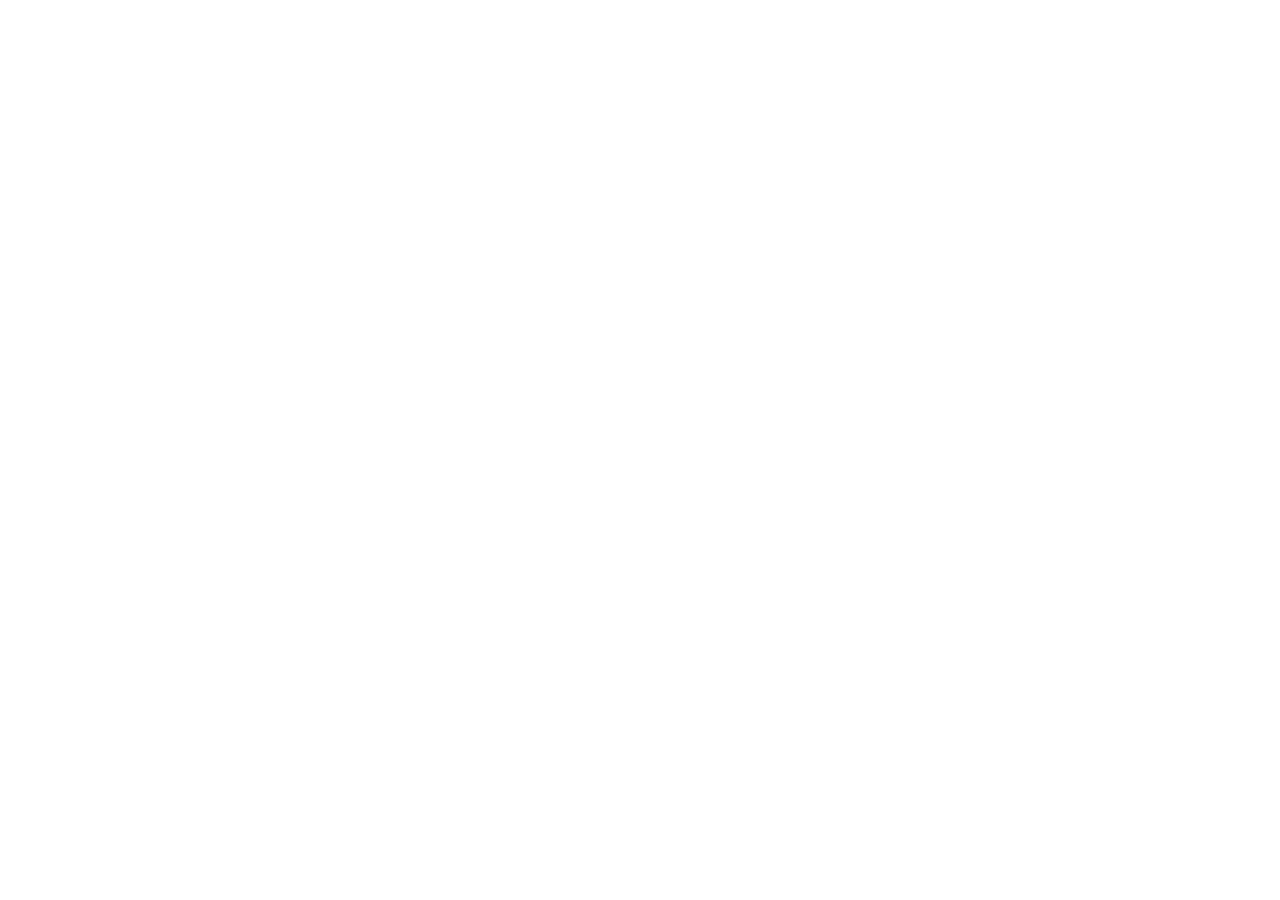
==== commit 23599c8a: "Redirect to LightSeal pages at sirouni.github.io/lightseal Co-authored-by: Cursor <cursoragent@curso" ====
--- a/index.html
+++ b/index.html
@@ -1,133 +1,14 @@
-<!DOCTYPE html>
+<!doctype html>
 <html lang="en">
 <head>
-  <meta charset="utf-8">
-  <meta name="viewport" content="width=device-width, initial-scale=1">
-  <title>SealCam — Seal when shot. Check for edits.</title>
-  <meta name="description" content="Shoot in SealCam, send the original, open it in the same app to see if it changed. Nothing uploads. Checking files is free. iOS only.">
-  <link rel="icon" href="favicon.svg" type="image/svg+xml">
-  <link rel="canonical" href="https://sirouni.github.io/sealcam/">
-  <link rel="preconnect" href="https://fonts.googleapis.com">
-  <link rel="preconnect" href="https://fonts.gstatic.com" crossorigin>
-  <link href="https://fonts.googleapis.com/css2?family=Newsreader:opsz,wght@6..72,500;6..72,600;6..72,700&family=Public+Sans:wght@400;600;700&display=swap" rel="stylesheet">
-  <link rel="stylesheet" href="styles.css">
+<meta charset="utf-8">
+<title>LightSeal</title>
+<meta name="robots" content="noindex">
+<link rel="canonical" href="https://sirouni.github.io/lightseal/">
+<meta http-equiv="refresh" content="0; url=https://sirouni.github.io/lightseal/">
+<script>location.replace("https://sirouni.github.io/lightseal/" + location.hash);</script>
 </head>
 <body>
-  <a class="skip" href="#main">Skip to content</a>
-  <header class="nav-mast">
-    <p class="mast-line">Original photos · iOS · 2026 · <a href="#zh">中文</a></p>
-    <p class="mast-name"><a href="./">SealCam</a></p>
-    <hr class="mast-rule" aria-hidden="true">
-  </header>
-
-  <main id="main" class="wrap">
-    <section class="hero">
-      <div>
-        <h1>Seal when shot. Check for edits.</h1>
-        <p class="lede">Shoot in SealCam. A seal goes into the file. Send the original. They open it in SealCam and see if it changed.</p>
-        <p class="lede">Nothing uploads. Checking files is free. iOS only.</p>
-      </div>
-      <figure class="seal" aria-hidden="true">
-        <div class="seal__ring"></div>
-        <div class="seal__core">Seal</div>
-      </figure>
-    </section>
-
-    <section class="section">
-      <h2>How it works</h2>
-      <ol class="steps">
-        <li>
-          <span class="stage">1.0</span>
-          <h3>Shoot</h3>
-          <p>Photo or video, no filters. Free: 6 photos and 2 videos, 60 seconds each.</p>
-        </li>
-        <li>
-          <span class="stage">2.0</span>
-          <h3>Send the original</h3>
-          <p>On chat apps, send a .sealcam file. AirDrop and Files keep the original. A compressed WeChat image usually fails — it isn’t the original anymore.</p>
-        </li>
-        <li>
-          <span class="stage">3.0</span>
-          <h3>Open it in SealCam</h3>
-          <p>They need the app too. Three results: Unchanged, Tampered, or Inconclusive. It runs on the phone.</p>
-        </li>
-      </ol>
-    </section>
-
-    <section class="section">
-      <h2>What it covers</h2>
-      <table class="spec">
-        <tbody>
-          <tr>
-            <th>Does</th>
-            <td>Show whether the file changed after it was sealed, and whether this app sealed it. We don’t host your photos.</td>
-          </tr>
-          <tr>
-            <th>Doesn’t</th>
-            <td>Catch a photo of a screen. Prove the scene is real. Prove the exact shutter time. Work on a jailbroken phone. Android.</td>
-          </tr>
-          <tr>
-            <th>Pro</th>
-            <td>Unlimited seals, plus heading, a wide-angle snapshot, and trusted time. Those extras are context. They don’t prove it wasn’t a recapture.</td>
-          </tr>
-        </tbody>
-      </table>
-    </section>
-
-    <section class="section">
-      <h2>Pricing</h2>
-      <div class="plans">
-        <article class="plan">
-          <strong>Monthly</strong>
-          <p class="price">$4.99 · ¥28</p>
-          <p class="note">Auto-renews. Cancel in Settings.</p>
-        </article>
-        <article class="plan is-rec">
-          <p class="mark">Recommended</p>
-          <strong>Yearly</strong>
-          <p class="price">$39.99 · ¥168</p>
-          <p class="note">About $3.33 / ¥14 a month. Auto-renews.</p>
-        </article>
-        <article class="plan">
-          <strong>Lifetime</strong>
-          <p class="price">$199.99 · ¥848</p>
-          <p class="note">Pay once. No renewal.</p>
-        </article>
-      </div>
-      <p class="lede plans-note">You pay the price shown in the app. Apple handles billing. Checking files is free.</p>
-    </section>
-
-    <section class="section lang-secondary" lang="zh-Hans" id="zh">
-      <h2>拍时封存，事后可验</h2>
-      <p class="lede">用 SealCam 拍，签名写进文件。把原文件发给对方，对方用同一 App 打开，就能看出签发之后有没有被改过。照片不上传。验文件一直免费。仅 iOS。</p>
-      <ol class="steps">
-        <li>
-          <span class="stage">1.0</span>
-          <h3>拍</h3>
-          <p>拍照或录像，没有滤镜。免费：6 张照片、2 段录像，每段不超过 60 秒。</p>
-        </li>
-        <li>
-          <span class="stage">2.0</span>
-          <h3>发原文件</h3>
-          <p>聊天软件请发 .sealcam。AirDrop 和「文件」可以走原图或原视频。微信压缩图通常验不了——文件已经不是原件。</p>
-        </li>
-        <li>
-          <span class="stage">3.0</span>
-          <h3>用 SealCam 打开</h3>
-          <p>对方也要装这个 App。三种结果：未修改、已篡改、无法鉴定。验文件在手机上完成。</p>
-        </li>
-      </ol>
-    </section>
-  </main>
-
-  <footer class="wrap foot">
-    <p>Checking files is free.</p>
-    <nav class="foot-links" aria-label="Legal">
-      <a href="terms.html">Terms of Use</a>
-      <a href="privacy.html">Privacy Policy</a>
-      <a href="https://github.com/sirouni/sealcam/issues">Support</a>
-    </nav>
-    <p>© 2026 SealCam</p>
-  </footer>
+<p>SealCam is now LightSeal. This page has moved to <a href="https://sirouni.github.io/lightseal/">https://sirouni.github.io/lightseal/</a>.</p>
 </body>
 </html>
